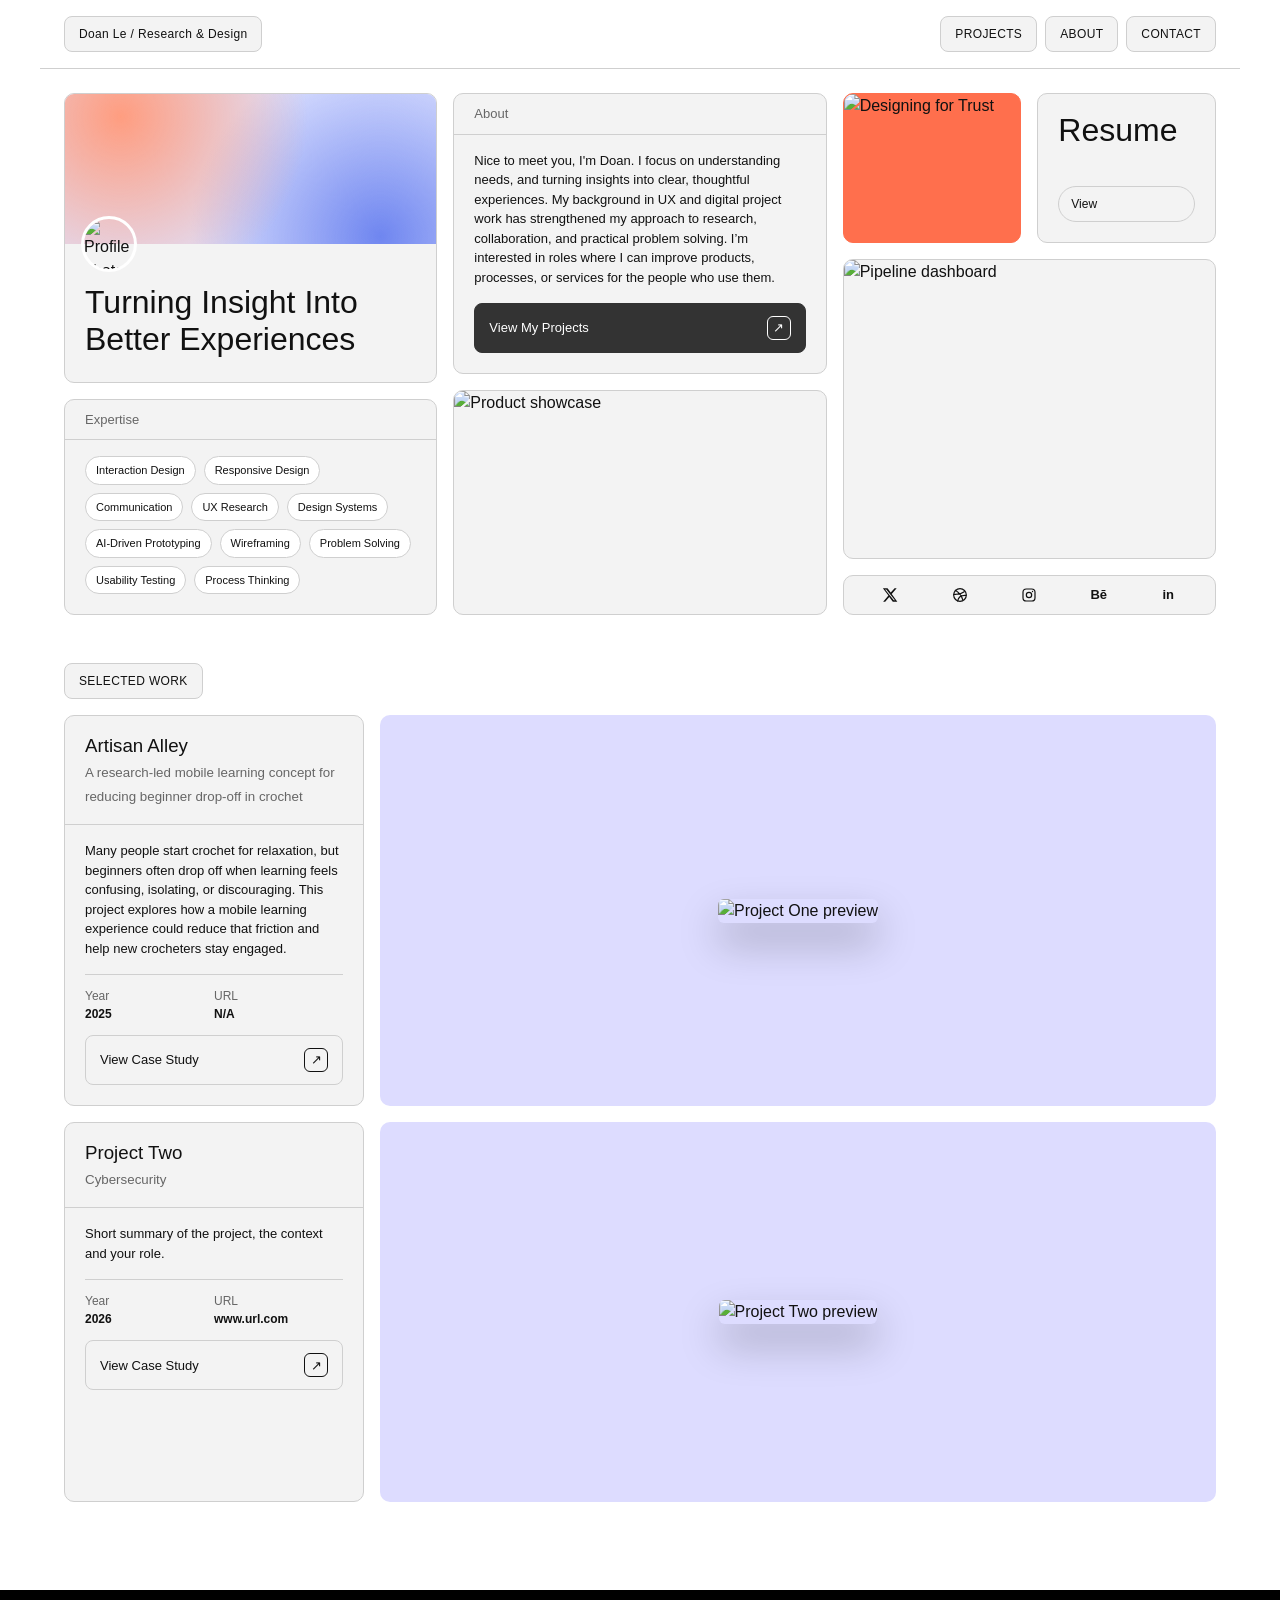
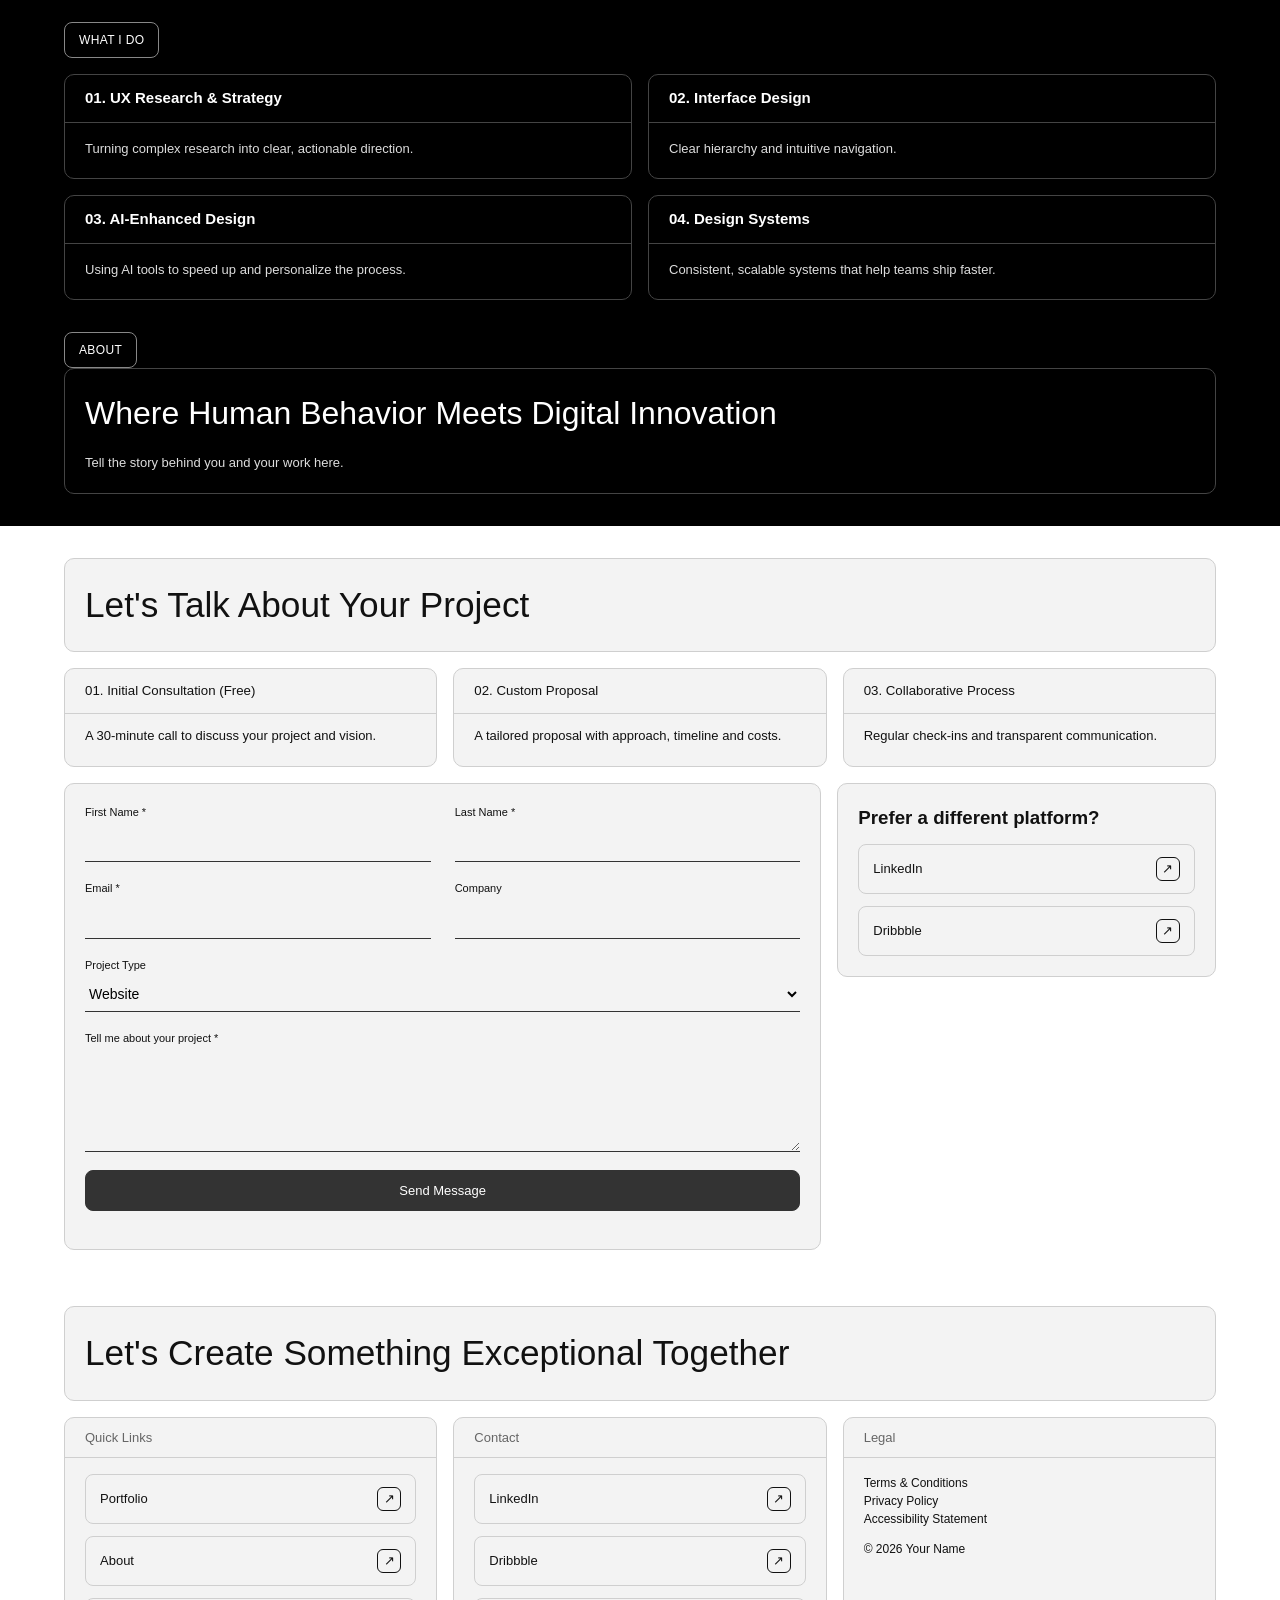
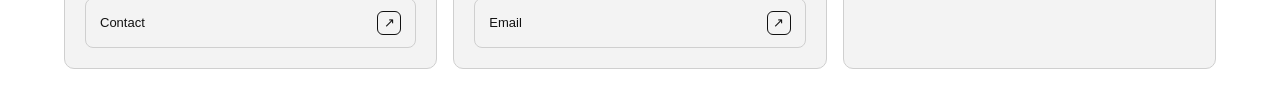
==== index.html @ ca96507f "Initial commit - overwrite" ====
<!DOCTYPE html>
<html lang="en">

<head>
  <meta charset="UTF-8" />
  <meta name="viewport" content="width=device-width, initial-scale=1.0" />
  <title>Doan Le / Research & Design</title>
  <link rel="stylesheet" href="styles.css" />
</head>

<body>

  <!-- HEADER -->
  <header class="site-header">
    <a href="#" class="pill pill--static">Doan Le / Research & Design</a>
    <nav>
      <a href="#work" class="pill">PROJECTS</a>
      <a href="#about" class="pill">ABOUT</a>
      <a href="#contact" class="pill">CONTACT</a>
    </nav>
  </header>

  <main class="container">

    <!-- HERO BENTO GRID -->
    <section class="bento">

      <!-- COLUMN 1 -->
      <div class="col">
        <article class="card hero">
          <div class="hero__banner"></div>
          <img class="hero__avatar" src="images/avatar.jpg" alt="Profile photo" />
          <h1>Turning Insight Into Better Experiences</h1>
        </article>

        <article class="card expertise">
          <h6 class="card__label">Expertise</h6>
          <ul class="tags">
            <li>Interaction Design</li>
            <li>Responsive Design</li>
            <li>Communication</li>
            <li>UX Research</li>
            <li>Design Systems</li>
            <li>AI-Driven Prototyping</li>
            <li>Wireframing</li>
            <li>Problem Solving</li>
            <li>Usability Testing</li>
            <li>Process Thinking</li>
          </ul>
        </article>
      </div>

      <!-- COLUMN 2 -->
      <div class="col">
        <article class="card about-card">
          <h6 class="card__label">About</h6>
          <p>Nice to meet you, I'm Doan. I focus on understanding needs,
            and turning insights into clear, thoughtful experiences.
            My background in UX and digital project work has strengthened my approach to research,
            collaboration, and practical problem solving.
            I’m interested in roles where I can improve products, processes,
            or services for the people who use them.</p>
          <a href="#work" class="btn btn--dark">View My Projects <span>↗</span></a>
        </article>

        <article class="card photo-card">
          <img src="images/photo-showcase.png" alt="Product showcase" />
        </article>
      </div>

      <!-- COLUMN 3 -->
      <div class="col">
        <div class="mini-row">
          <article class="card promo">
            <img src="images/promo.png" alt="Designing for Trust" />
          </article>
          <article class="card cv">
            <span class="cv__title">Resume</span>
            <a href="/files/arian-grand-resume.pdf" class="btn" target="_blank" rel="noopener noreferrer">
              View
            </a>

          </article>
        </div>

        <article class="card photo-card photo-card--tall">
          <img src="images/photo-pipeline.png" alt="Pipeline dashboard" />
        </article>

        <nav class="card socials" aria-label="Social links">
          <a href="#" aria-label="X">
            <svg viewBox="0 0 24 24" width="16" height="16" fill="currentColor">
              <path
                d="M18.9 2H22l-7.4 8.5L23 22h-6.8l-5.3-6.9L4.8 22H1.7l7.9-9.1L1.3 2h7l4.8 6.3L18.9 2zm-1.2 18h1.7L6.4 3.9H4.6L17.7 20z" />
            </svg>
          </a>
          <a href="#" aria-label="Dribbble">
            <svg viewBox="0 0 24 24" width="16" height="16" fill="none" stroke="currentColor" stroke-width="1.8"
              stroke-linecap="round">
              <circle cx="12" cy="12" r="9.5" />
              <path d="M5 5c5 3 9 7 11 14M2.8 11c6 .5 11-.5 15.5-4M8.5 21c1-6 5-9 12.5-8.5" />
            </svg>
          </a>
          <a href="#" aria-label="Instagram">
            <svg viewBox="0 0 24 24" width="16" height="16" fill="none" stroke="currentColor" stroke-width="1.8">
              <rect x="3" y="3" width="18" height="18" rx="5" />
              <circle cx="12" cy="12" r="4" />
              <circle cx="17.3" cy="6.7" r="1" fill="currentColor" stroke="none" />
            </svg>
          </a>
          <a href="#" aria-label="Behance" class="txt-icon">Bē</a>
          <a href="#" aria-label="LinkedIn" class="txt-icon">in</a>
        </nav>
      </div>

    </section>

    <!-- SELECTED WORK -->
    <section id="work">
      <span class="pill pill--static">SELECTED WORK</span>

      <div class="project">
        <div class="project__info card">
          <header class="project__head">
            <h3>Artisan Alley</h3>
            <small>A research-led mobile learning concept for reducing beginner drop-off in crochet</small>
          </header>
          <p>Many people start crochet for relaxation, but beginners often drop off when learning feels confusing, isolating, or discouraging. This project explores how a mobile learning experience could reduce that friction and help new crocheters stay engaged.</p>
          <dl class="meta">
            <div>
              <dt>Year</dt>
              <dd>2025</dd>
            </div>
            <div>
              <dt>URL</dt>
              <dd>N/A</dd>
            </div>
          </dl>
          <a href="case-study.html?project=project-one" class="btn">View Case Study <span>↗</span></a>
        </div>

        <a class="project__preview" href="case-study.html?project=project-one" style="background:#dddcff">
          <img src="images/project1-1.png" alt="Project One preview" />
        </a>
        <!-- <div class="project__preview" style="background:#dddcff">
          <img src="images/project1.png" alt="Project One preview" />
        </div> -->
      </div>

      <div class="project">
        <div class="project__info card">
          <header class="project__head">
            <h3>Project Two</h3>
            <small>Cybersecurity</small>
          </header>
          <p>Short summary of the project, the context and your role.</p>
          <dl class="meta">
            <div>
              <dt>Year</dt>
              <dd>2026</dd>
            </div>
            <div>
              <dt>URL</dt>
              <dd>www.url.com</dd>
            </div>
          </dl>
          <a href="case-study.html?project=project-two" class="btn">View Case Study <span>↗</span></a>
        </div>

        <a class="project__preview" href="case-study.html?project=project-one" style="background:#dddcff">
          <img src="images/project1-1.png" alt="Project Two preview" />
        </a>

        <!-- <div class="project__preview" style="background:#f54a22">
          <img src="images/project2.png" alt="Project Two preview" />
        </div> -->
      </div>
    </section>
  </main>

  <!-- WHAT I DO (DARK) -->
  <section class="dark" id="about">
    <div class="container">
      <span class="pill pill--light">WHAT I DO</span>
      <div class="services">
        <article class="card card--dark">
          <h4>01. UX Research & Strategy</h4>
          <p>Turning complex research into clear, actionable direction.</p>
        </article>
        <article class="card card--dark">
          <h4>02. Interface Design</h4>
          <p>Clear hierarchy and intuitive navigation.</p>
        </article>
        <article class="card card--dark">
          <h4>03. AI-Enhanced Design</h4>
          <p>Using AI tools to speed up and personalize the process.</p>
        </article>
        <article class="card card--dark">
          <h4>04. Design Systems</h4>
          <p>Consistent, scalable systems that help teams ship faster.</p>
        </article>
      </div>

      <span class="pill pill--light">ABOUT</span>
      <article class="card card--dark big-quote">
        <h2>Where Human Behavior Meets Digital Innovation</h2>
        <p>Tell the story behind you and your work here.</p>
      </article>
    </div>
  </section>

  <!-- CONTACT -->
  <section class="container" id="contact">
    <h2 class="card banner-title">Let's Talk About Your Project</h2>

    <div class="steps">
      <article class="card">
        <h5>01. Initial Consultation (Free)</h5>
        <p>A 30-minute call to discuss your project and vision.</p>
      </article>
      <article class="card">
        <h5>02. Custom Proposal</h5>
        <p>A tailored proposal with approach, timeline and costs.</p>
      </article>
      <article class="card">
        <h5>03. Collaborative Process</h5>
        <p>Regular check-ins and transparent communication.</p>
      </article>
    </div>

    <div class="contact-grid">
      <form class="card form" id="contactForm">
        <div class="form__row">
          <label>First Name *<input type="text" name="first" required /></label>
          <label>Last Name *<input type="text" name="last" required /></label>
        </div>
        <div class="form__row">
          <label>Email *<input type="email" name="email" required /></label>
          <label>Company<input type="text" name="company" /></label>
        </div>
        <label>Project Type
          <select name="type">
            <option>Website</option>
            <option>Mobile App</option>
            <option>Design System</option>
          </select>
        </label>
        <label>Tell me about your project *<textarea name="message" rows="4" required></textarea></label>
        <button type="submit" class="btn btn--dark btn--full">Send Message</button>
        <p id="formStatus" role="status"></p>
      </form>

      <aside class="card">
        <h3>Prefer a different platform?</h3>
        <a href="#" class="btn">LinkedIn <span>↗</span></a>
        <a href="#" class="btn">Dribbble <span>↗</span></a>
      </aside>
    </div>
  </section>

  <!-- FOOTER -->
  <footer class="container">
    <h2 class="card banner-title">Let's Create Something Exceptional Together</h2>
    <div class="footer-grid">
      <div class="card">
        <h6 class="card__label">Quick Links</h6>
        <a class="btn" href="#work">Portfolio <span>↗</span></a>
        <a class="btn" href="#about">About <span>↗</span></a>
        <a class="btn" href="#contact">Contact <span>↗</span></a>
      </div>
      <div class="card">
        <h6 class="card__label">Contact</h6>
        <a class="btn" href="#">LinkedIn <span>↗</span></a>
        <a class="btn" href="#">Dribbble <span>↗</span></a>
        <a class="btn" href="mailto:you@example.com">Email <span>↗</span></a>
      </div>
      <div class="card">
        <h6 class="card__label">Legal</h6>
        <small>Terms & Conditions<br />Privacy Policy<br />Accessibility Statement</small>
        <small>© 2026 Your Name</small>
      </div>
    </div>
  </footer>

  <script src="script.js"></script>
</body>

</html>
---- styles.css ----
:root {
  --bg: #ffffff;
  --card: #f3f3f3;
  --border: #cfcfcf;
  --text: #111;
  --muted: #666;
  --dark: #000;
  --radius: 10px;
  --gap: 16px;
}

* { box-sizing: border-box; margin: 0; padding: 0; }
html { scroll-behavior: smooth; }

body {
  font-family: "Helvetica Neue", Arial, sans-serif;
  background: var(--bg);
  color: var(--text);
  line-height: 1.5;
}

a { color: inherit; text-decoration: none; }
ul { list-style: none; }
img { max-width: 100%; }

.container { max-width: 1200px; margin: 0 auto; padding: 0 24px 24px; }

/* ---------- Header ---------- */
.site-header {
  max-width: 1200px;
  margin: 0 auto 24px;
  padding: 16px 24px;
  display: flex;
  justify-content: space-between;
  align-items: center;
  border-bottom: 1px solid var(--border);
}
.site-header nav { display: flex; gap: 8px; }

/* ---------- Pills & buttons ---------- */
.pill {
  display: inline-block;
  padding: 8px 14px;
  font-size: 12px;
  letter-spacing: .03em;
  background: var(--card);
  border: 1px solid var(--border);
  border-radius: 8px;
  transition: background .2s;
}
.pill:hover { background: #e4e4e4; }
.pill--static:hover { background: var(--card); }
.pill--light { background: transparent; color: #fff; border-color: #888; }

.btn {
  display: flex;
  justify-content: space-between;
  align-items: center;
  width: 100%;
  margin-top: 12px;
  padding: 12px 14px;
  font-size: 13px;
  background: var(--card);
  border: 1px solid var(--border);
  border-radius: 8px;
  cursor: pointer;
  transition: transform .15s, background .2s;
}
.btn:hover { transform: translateY(-2px); }
.btn span {
  display: grid; place-items: center;
  width: 24px; height: 24px;
  border: 1px solid currentColor;
  border-radius: 6px;
}
.btn--dark { background: #333; color: #fff; border-color: #333; }
.btn--dark:hover { background: #000; }
.btn--full { margin-top: 0; justify-content: center; }

/* ---------- Cards ---------- */
.card {
  background: var(--card);
  border: 1px solid var(--border);
  border-radius: var(--radius);
  padding: 20px;
}
.card__label {
  font-size: 13px;
  font-weight: 400;
  color: var(--muted);
  margin: -20px -20px 16px;
  padding: 10px 20px;
  border-bottom: 1px solid var(--border);
}
.card--dark { background: #000; border-color: #444; color: #fff; }
.card--dark h4 { margin: -20px -20px 16px; padding: 12px 20px; border-bottom: 1px solid #444; font-size: 15px; }
.card--dark p { font-size: 13px; color: #ddd; }

/* =====================================================
   HERO BENTO: 3 independent columns
   ===================================================== */
.bento {
  display: grid;
  grid-template-columns: 1fr 1fr 1fr;
  gap: var(--gap);
  align-items: stretch;
  margin-bottom: 48px;
}
.col { display: flex; flex-direction: column; gap: var(--gap); min-width: 0; }

/* Column 1 */
.hero { padding: 0; overflow: hidden; display: flex; flex-direction: column; flex: 1; }
.hero__banner {
  height: 150px;
  background:
    radial-gradient(circle at 15% 15%, #ff9d80, transparent 55%),
    radial-gradient(circle at 85% 95%, #6f86f0, transparent 55%),
    #dfe3ff;
}
.hero__avatar {
  width: 56px; height: 56px; border-radius: 50%;
  border: 3px solid #fff; object-fit: cover;
  margin: -28px 0 0 16px; position: relative;
}
.hero h1 { font-size: 2rem; font-weight: 400; line-height: 1.15; padding: 12px 20px 24px; margin-top: auto; }

.expertise { flex: 0 0 auto; }
.tags { display: flex; flex-wrap: wrap; gap: 8px; }
.tags li {
  font-size: 11px; padding: 5px 10px;
  border: 1px solid var(--border); border-radius: 999px; background: #fff;
}

/* Column 2 */
.about-card { flex: 0 0 auto; }
.about-card p { font-size: 13px; margin-bottom: 16px; }

/* Photo cards: real images fill the card */
.photo-card { padding: 0; overflow: hidden; flex: 1; min-height: 220px; }
.photo-card img { width: 100%; height: 100%; object-fit: cover; display: block; }
.photo-card--tall { min-height: 260px; }

/* Column 3 */
.mini-row { display: grid; grid-template-columns: 1fr 1fr; gap: var(--gap); }
.promo { padding: 0; overflow: hidden; background: #ff6f4d; border-color: #ff6f4d; min-height: 150px; }
.promo img { width: 100%; height: 100%; object-fit: cover; display: block; }

.cv { display: flex; flex-direction: column; justify-content: space-between; min-height: 150px; }
.cv__title { font-size: 2rem; line-height: 1; }
.cv .btn { margin-top: 0; padding: 8px 12px; border-radius: 999px; font-size: 12px; }

/* Socials: slim bar */
.socials {
  flex: 0 0 40px;
  height: 40px;
  padding: 0 12px;
  display: flex;
  justify-content: space-around;
  align-items: center;
}
.socials a {
  display: grid; place-items: center;
  width: 24px; height: 24px;
  color: #111;
  transition: transform .2s, color .2s;
}
.socials a:hover { transform: translateY(-2px); color: #ff6f4d; }
.socials svg { display: block; }
.txt-icon { font-size: 13px; font-weight: 700; }

/* =====================================================
   PROJECTS (homepage)
   ===================================================== */
.project { display: grid; grid-template-columns: 300px 1fr; gap: var(--gap); margin: var(--gap) 0; }
.project__head { margin: -20px -20px 16px; padding: 16px 20px; border-bottom: 1px solid var(--border); }
.project__head h3 { font-weight: 400; }
.project__head small { color: var(--muted); }
.project__info p { font-size: 13px; margin-bottom: 16px; }
.meta { display: grid; grid-template-columns: 1fr 1fr; border-top: 1px solid var(--border); padding-top: 12px; font-size: 12px; }
.meta dt { color: var(--muted); }
.meta dd { font-weight: 600; }
.project__preview {
  border-radius: var(--radius);
  min-height: 380px;
  display: grid; place-items: center;
  padding: 40px;
  overflow: hidden;
  cursor: pointer;
}
.project__preview img { max-width: 80%; max-height: 100%; border-radius: 6px; box-shadow: 0 20px 40px rgba(0,0,0,.25); transition: transform .4s; }
.project:hover .project__preview img { transform: scale(1.03); }

/* =====================================================
   DARK SECTION
   ===================================================== */
.dark { background: var(--dark); color: #fff; padding: 32px 0; margin-top: 48px; }
.dark .container { padding-bottom: 0; }
.services { display: grid; grid-template-columns: 1fr 1fr; gap: var(--gap); margin: var(--gap) 0 32px; }
.big-quote h2 { font-weight: 400; font-size: 2rem; margin-bottom: 16px; }

/* =====================================================
   CONTACT
   ===================================================== */
.banner-title { font-weight: 400; font-size: 2.2rem; margin: 32px 0 var(--gap); }
.steps { display: grid; grid-template-columns: repeat(3, 1fr); gap: var(--gap); margin-bottom: var(--gap); }
.steps h5 { font-weight: 400; margin: -20px -20px 12px; padding: 12px 20px; border-bottom: 1px solid var(--border); }
.steps p { font-size: 13px; }

.contact-grid { display: grid; grid-template-columns: 2fr 1fr; gap: var(--gap); align-items: start; }
.form { display: grid; gap: 18px; }
.form__row { display: grid; grid-template-columns: 1fr 1fr; gap: 24px; }
.form label { font-size: 11px; display: grid; gap: 4px; }
.form input, .form select, .form textarea {
  background: transparent; border: none;
  border-bottom: 1px solid #333;
  padding: 8px 0; font: inherit; font-size: 14px; outline: none;
}
.form input:focus, .form select:focus, .form textarea:focus { border-bottom-color: #ff6f4d; }

/* =====================================================
   FOOTER
   ===================================================== */
.footer-grid { display: grid; grid-template-columns: repeat(3, 1fr); gap: var(--gap); }
.footer-grid small { display: block; font-size: 12px; margin-top: 12px; }

/* =====================================================
   CASE STUDY PAGE
   ===================================================== */
.case__row {
  display: grid;
  grid-template-columns: 300px 1fr;
  gap: var(--gap);
  margin-bottom: var(--gap);
  align-items: start;
}
.case__side { display: grid; gap: var(--gap); }

.case__title { display: flex; align-items: center; gap: 12px; }
.case__title h1 { font-size: 1.15rem; font-weight: 400; line-height: 1.2; }
.case__title small { color: var(--muted); font-size: 12px; }
.case__icon { width: 36px; height: 36px; border-radius: 8px; flex-shrink: 0; }

.card--list { padding: 0; overflow: hidden; }
.card--list .card__label { margin: 0; }
.cell { padding: 12px 20px; border-bottom: 1px solid var(--border); }
.cell:last-child { border-bottom: none; }
.cell__label { display: block; font-size: 11px; color: var(--muted); margin-bottom: 4px; }
.cell p { font-size: 12px; line-height: 1.5; }

.case__preview {
  border: 1px solid var(--border);
  border-radius: var(--radius);
  min-height: 420px;
  display: grid;
  place-items: center;
  padding: 48px;
  overflow: hidden;
}
.case__preview img {
  width: 85%;
  max-height: 100%;
  object-fit: contain;
  box-shadow: 0 20px 40px rgba(0,0,0,.2);
  transition: transform .4s;
}
.case__preview:hover img { transform: scale(1.02); }

.case__nav {
  display: flex;
  justify-content: space-between;
  gap: var(--gap);
  margin: 32px 0;
}
.case__nav .btn { width: auto; min-width: 200px; margin-top: 0; gap: 12px; }

/* =====================================================
   RESPONSIVE
   ===================================================== */
@media (max-width: 900px) {
  .bento,
  .project,
  .services,
  .steps,
  .contact-grid,
  .footer-grid,
  .case__row { grid-template-columns: 1fr; }

  .photo-card, .photo-card--tall { min-height: 240px; flex: none; }

  .project__preview { min-height: 260px; padding: 24px; }
  .case__preview { min-height: 260px; padding: 24px; }

  .form__row { grid-template-columns: 1fr; }
  .site-header { flex-direction: column; gap: 12px; }
  .banner-title { font-size: 1.6rem; }

  .case__nav { flex-direction: column; }
  .case__nav .btn { width: 100%; }
}
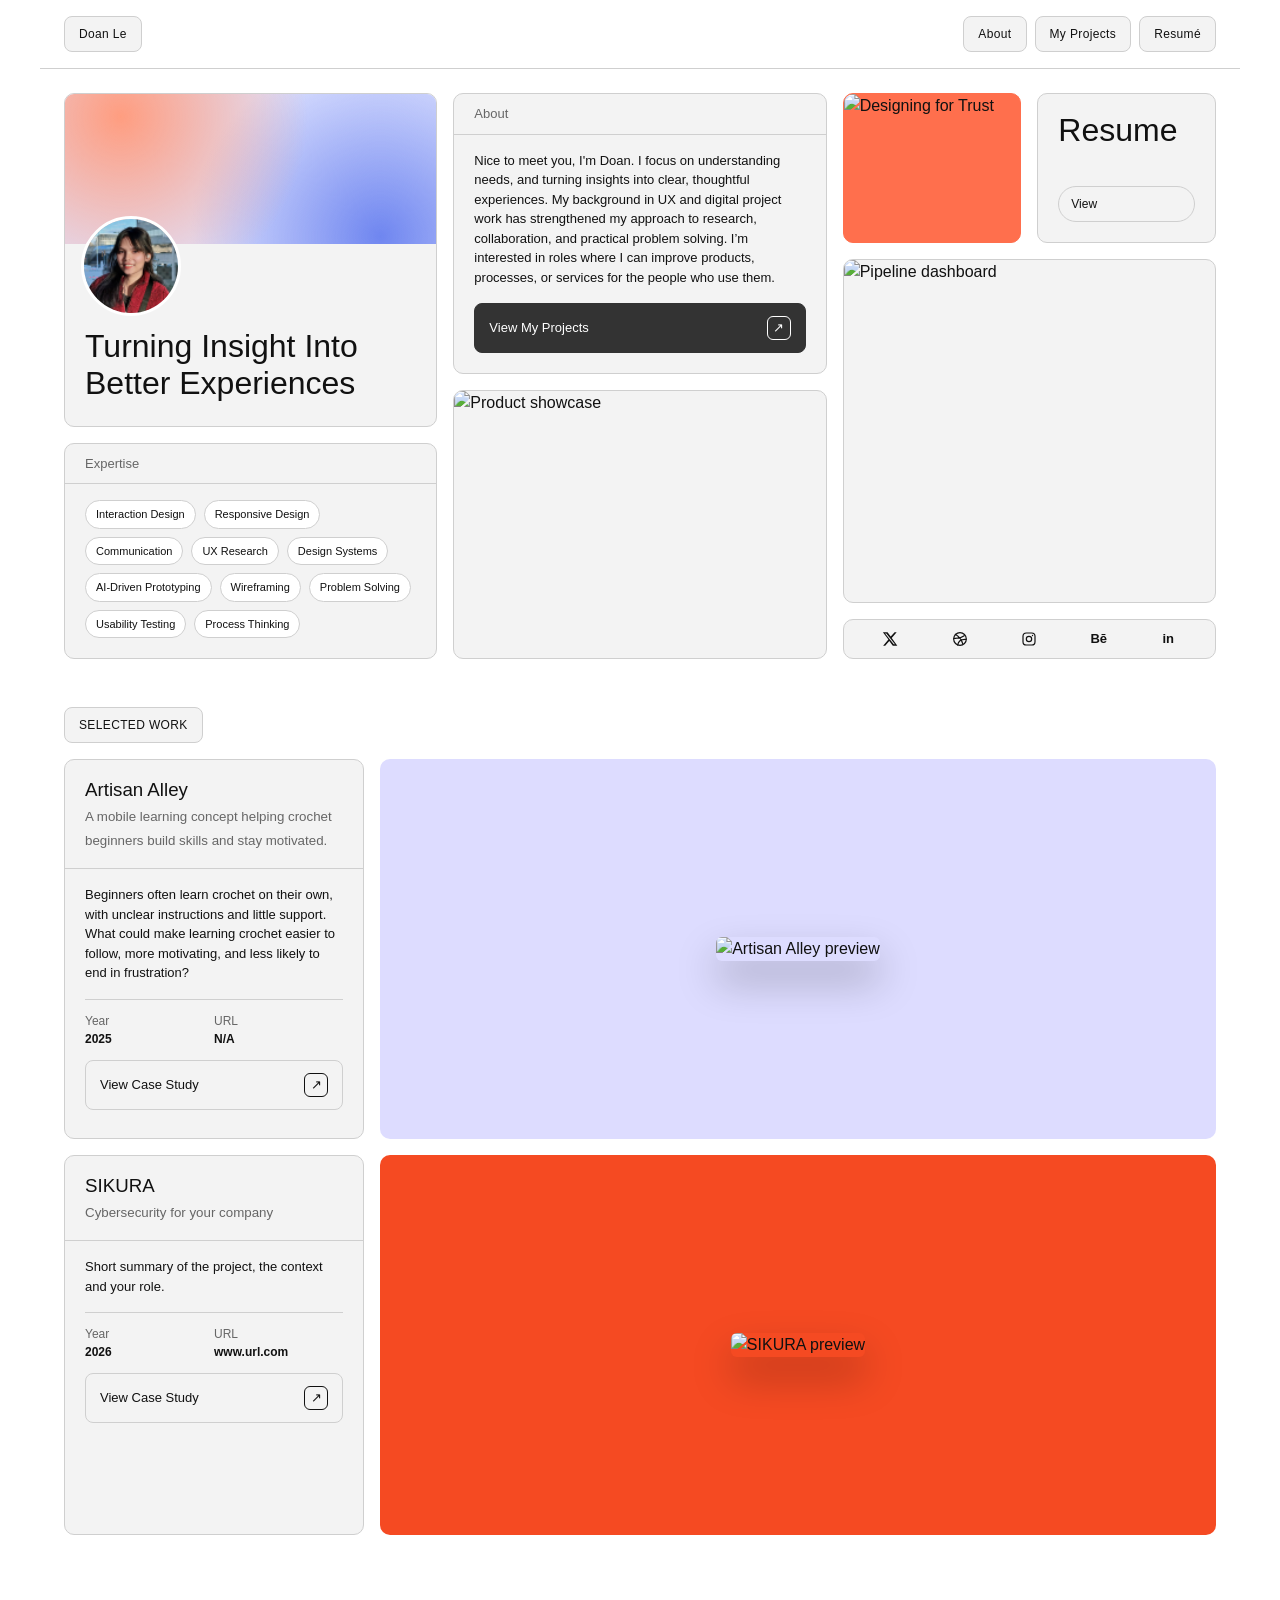
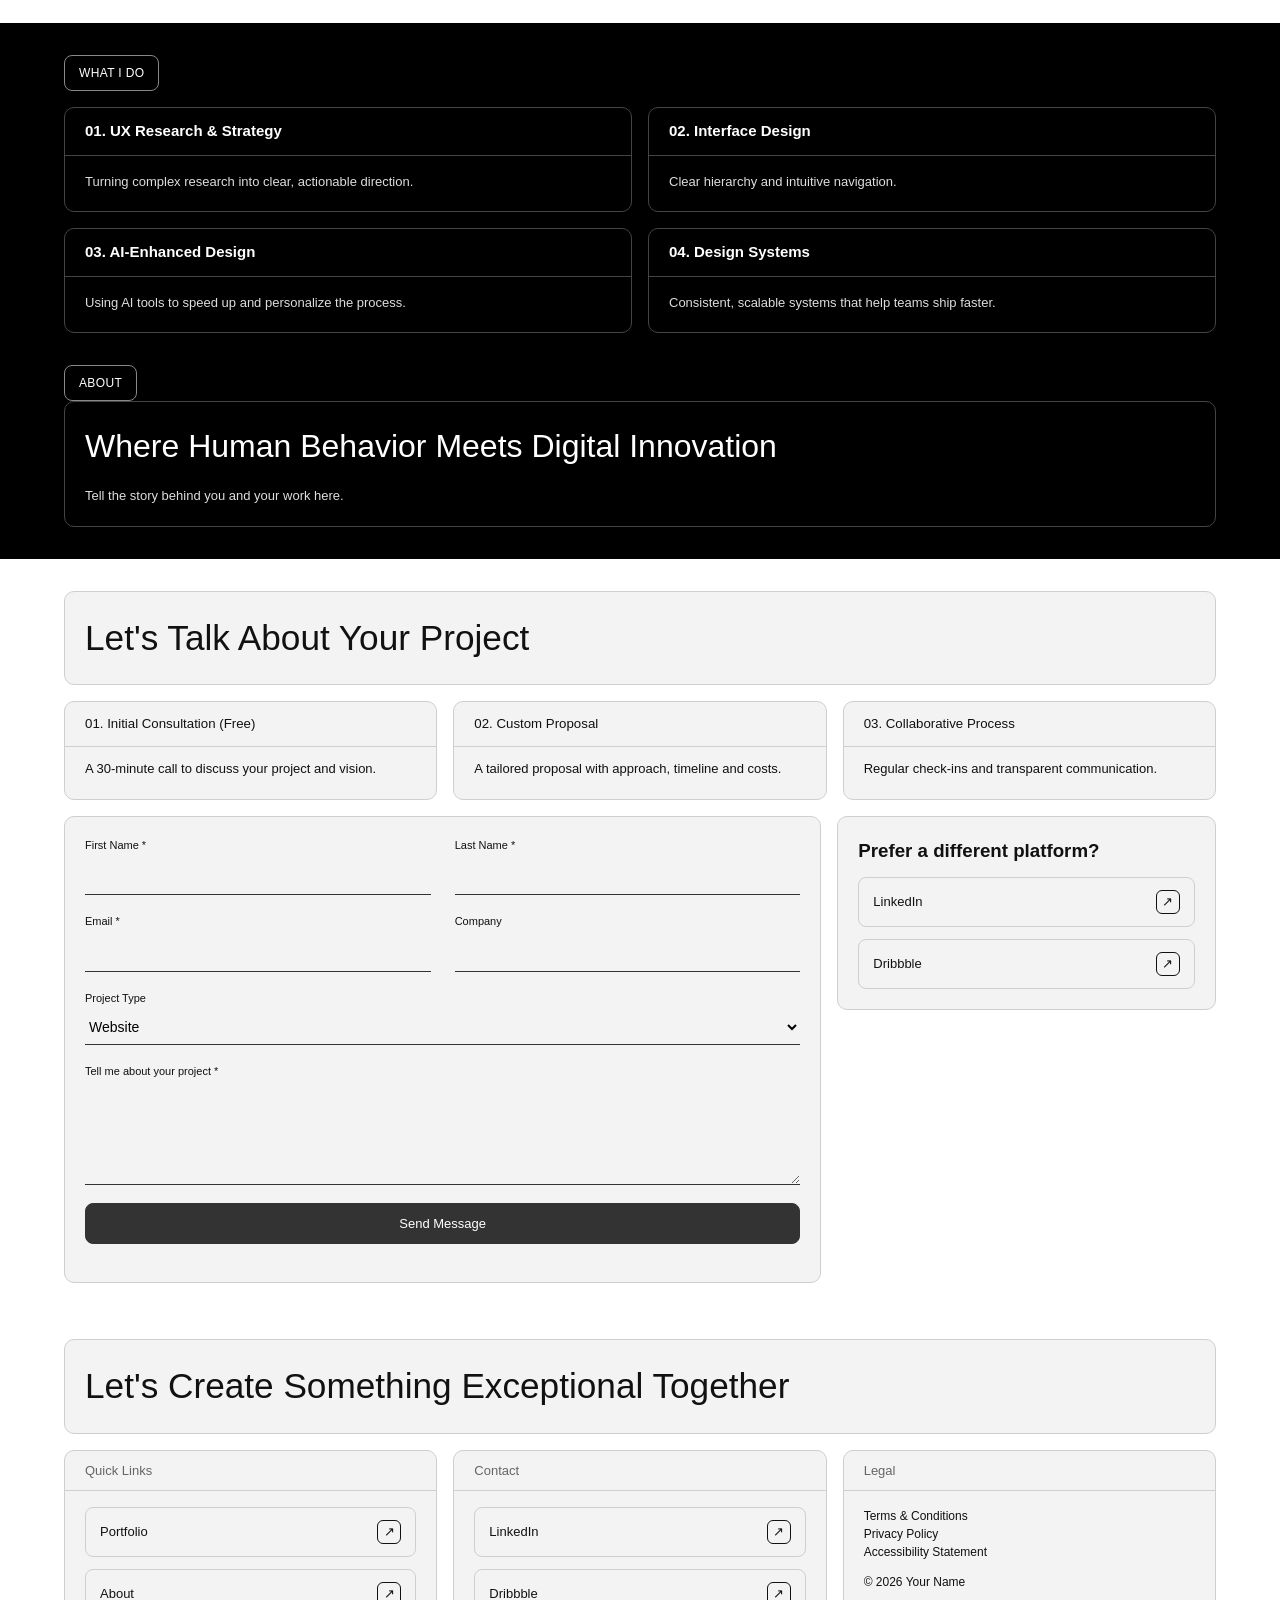
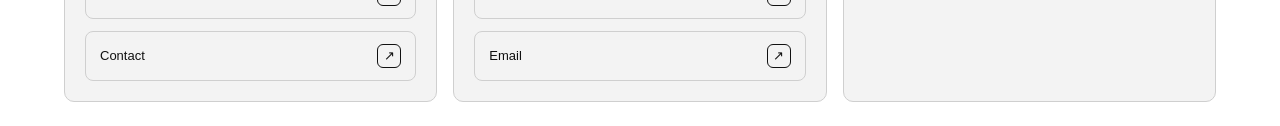
==== commit 87a2a8ca: "Add layout.js" ====
--- a/index.html
+++ b/index.html
@@ -5,20 +5,11 @@
   <meta charset="UTF-8" />
   <meta name="viewport" content="width=device-width, initial-scale=1.0" />
   <title>Doan Le / Research & Design</title>
-  <link rel="stylesheet" href="styles.css" />
 </head>
 
-<body>
-
   <!-- HEADER -->
-  <header class="site-header">
-    <a href="#" class="pill pill--static">Doan Le / Research & Design</a>
-    <nav>
-      <a href="#work" class="pill">PROJECTS</a>
-      <a href="#about" class="pill">ABOUT</a>
-      <a href="#contact" class="pill">CONTACT</a>
-    </nav>
-  </header>
+<body data-page="home">
+  <div id="site-header"></div>
 
   <main class="container">
 
@@ -29,7 +20,7 @@
       <div class="col">
         <article class="card hero">
           <div class="hero__banner"></div>
-          <img class="hero__avatar" src="images/avatar.jpg" alt="Profile photo" />
+          <img class="hero__avatar" src="images/Untitled design (1).png" alt="Profile photo" />
           <h1>Turning Insight Into Better Experiences</h1>
         </article>
 
@@ -116,66 +107,11 @@
     </section>
 
     <!-- SELECTED WORK -->
-    <section id="work">
-      <span class="pill pill--static">SELECTED WORK</span>
-
-      <div class="project">
-        <div class="project__info card">
-          <header class="project__head">
-            <h3>Artisan Alley</h3>
-            <small>A research-led mobile learning concept for reducing beginner drop-off in crochet</small>
-          </header>
-          <p>Many people start crochet for relaxation, but beginners often drop off when learning feels confusing, isolating, or discouraging. This project explores how a mobile learning experience could reduce that friction and help new crocheters stay engaged.</p>
-          <dl class="meta">
-            <div>
-              <dt>Year</dt>
-              <dd>2025</dd>
-            </div>
-            <div>
-              <dt>URL</dt>
-              <dd>N/A</dd>
-            </div>
-          </dl>
-          <a href="case-study.html?project=project-one" class="btn">View Case Study <span>↗</span></a>
-        </div>
-
-        <a class="project__preview" href="case-study.html?project=project-one" style="background:#dddcff">
-          <img src="images/project1-1.png" alt="Project One preview" />
-        </a>
-        <!-- <div class="project__preview" style="background:#dddcff">
-          <img src="images/project1.png" alt="Project One preview" />
-        </div> -->
-      </div>
-
-      <div class="project">
-        <div class="project__info card">
-          <header class="project__head">
-            <h3>Project Two</h3>
-            <small>Cybersecurity</small>
-          </header>
-          <p>Short summary of the project, the context and your role.</p>
-          <dl class="meta">
-            <div>
-              <dt>Year</dt>
-              <dd>2026</dd>
-            </div>
-            <div>
-              <dt>URL</dt>
-              <dd>www.url.com</dd>
-            </div>
-          </dl>
-          <a href="case-study.html?project=project-two" class="btn">View Case Study <span>↗</span></a>
-        </div>
-
-        <a class="project__preview" href="case-study.html?project=project-one" style="background:#dddcff">
-          <img src="images/project1-1.png" alt="Project Two preview" />
-        </a>
-
-        <!-- <div class="project__preview" style="background:#f54a22">
-          <img src="images/project2.png" alt="Project Two preview" />
-        </div> -->
-      </div>
-    </section>
+<section id="work">
+  <span class="pill pill--static">SELECTED WORK</span>
+  <div id="projectList"></div>
+</section>
+
   </main>
 
   <!-- WHAT I DO (DARK) -->
@@ -259,30 +195,13 @@
   </section>
 
   <!-- FOOTER -->
-  <footer class="container">
-    <h2 class="card banner-title">Let's Create Something Exceptional Together</h2>
-    <div class="footer-grid">
-      <div class="card">
-        <h6 class="card__label">Quick Links</h6>
-        <a class="btn" href="#work">Portfolio <span>↗</span></a>
-        <a class="btn" href="#about">About <span>↗</span></a>
-        <a class="btn" href="#contact">Contact <span>↗</span></a>
-      </div>
-      <div class="card">
-        <h6 class="card__label">Contact</h6>
-        <a class="btn" href="#">LinkedIn <span>↗</span></a>
-        <a class="btn" href="#">Dribbble <span>↗</span></a>
-        <a class="btn" href="mailto:you@example.com">Email <span>↗</span></a>
-      </div>
-      <div class="card">
-        <h6 class="card__label">Legal</h6>
-        <small>Terms & Conditions<br />Privacy Policy<br />Accessibility Statement</small>
-        <small>© 2026 Your Name</small>
-      </div>
-    </div>
-  </footer>
-
-  <script src="script.js"></script>
+
+  <div id="site-footer"></div>
+
+<script src="js/projects.js"></script>
+<script src="js/layout.js"></script>
+<script src="js/script.js"></script>
+
 </body>
 
 </html>
